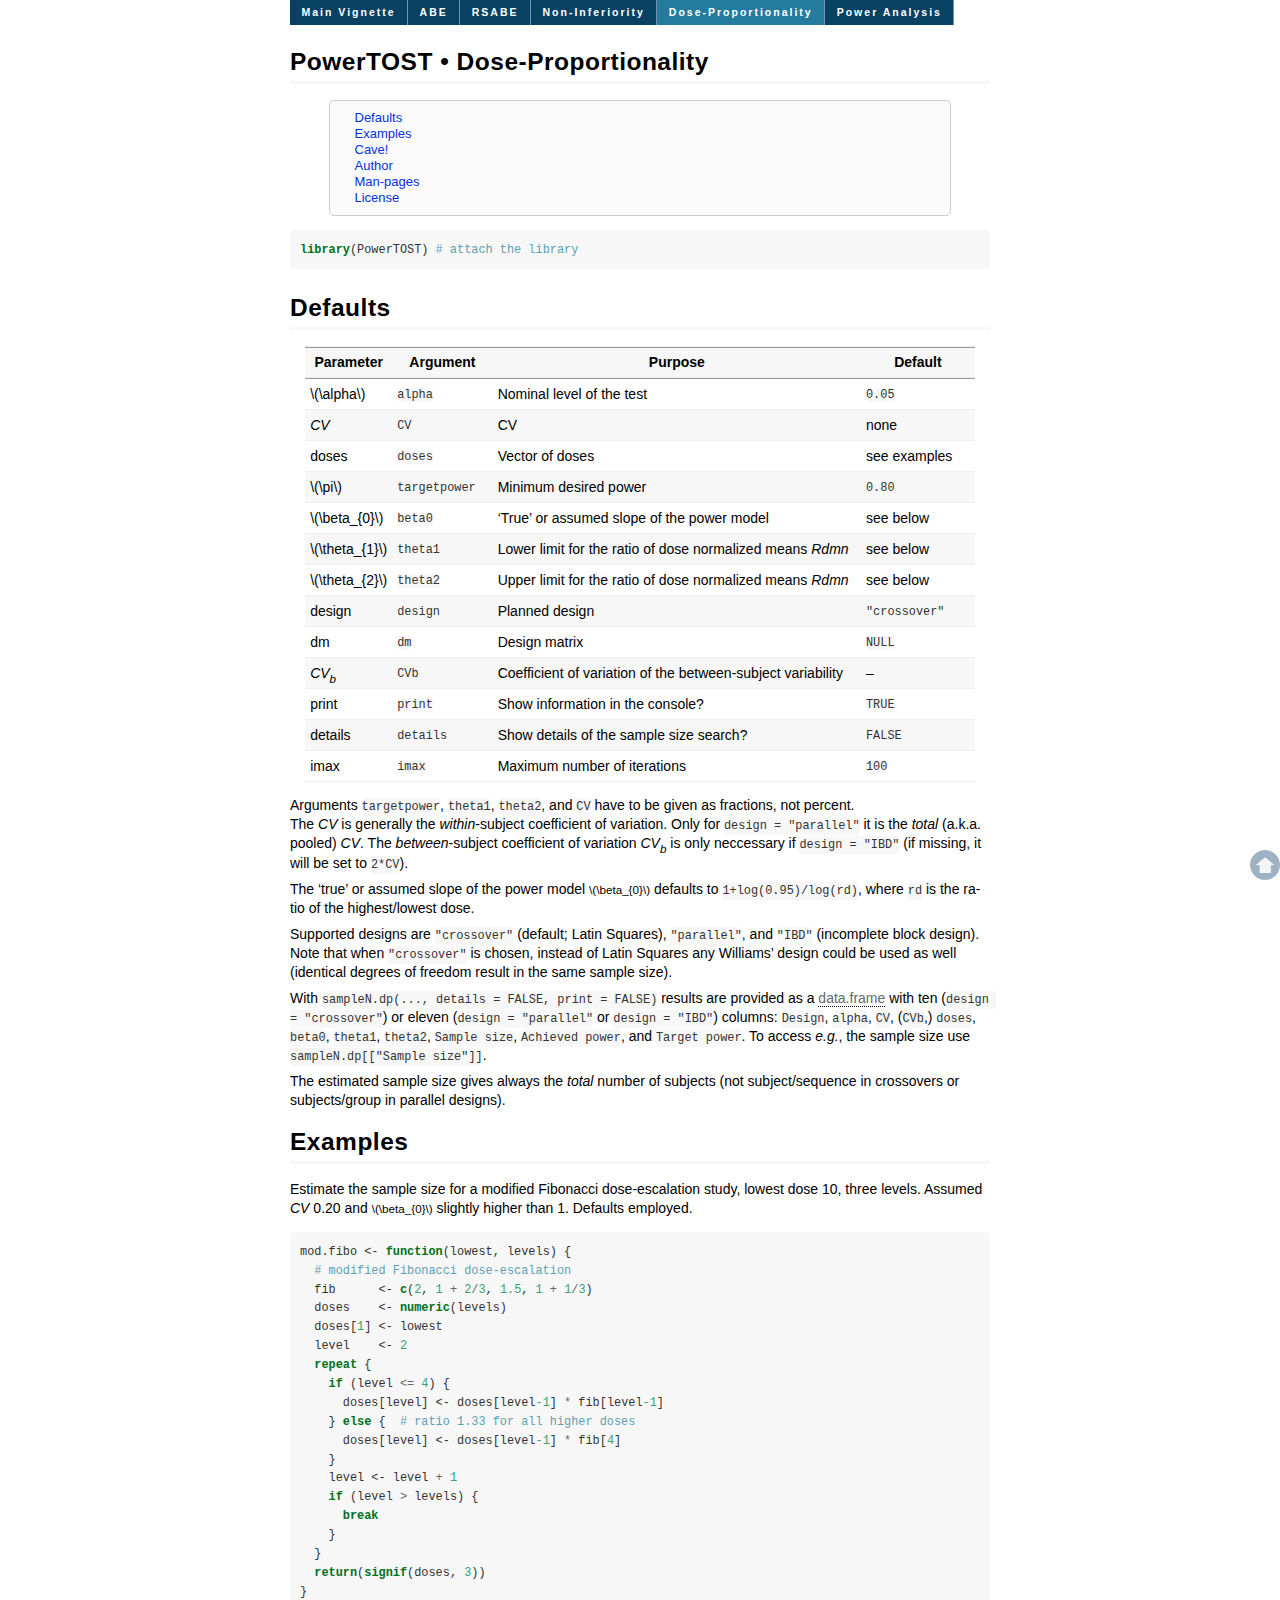
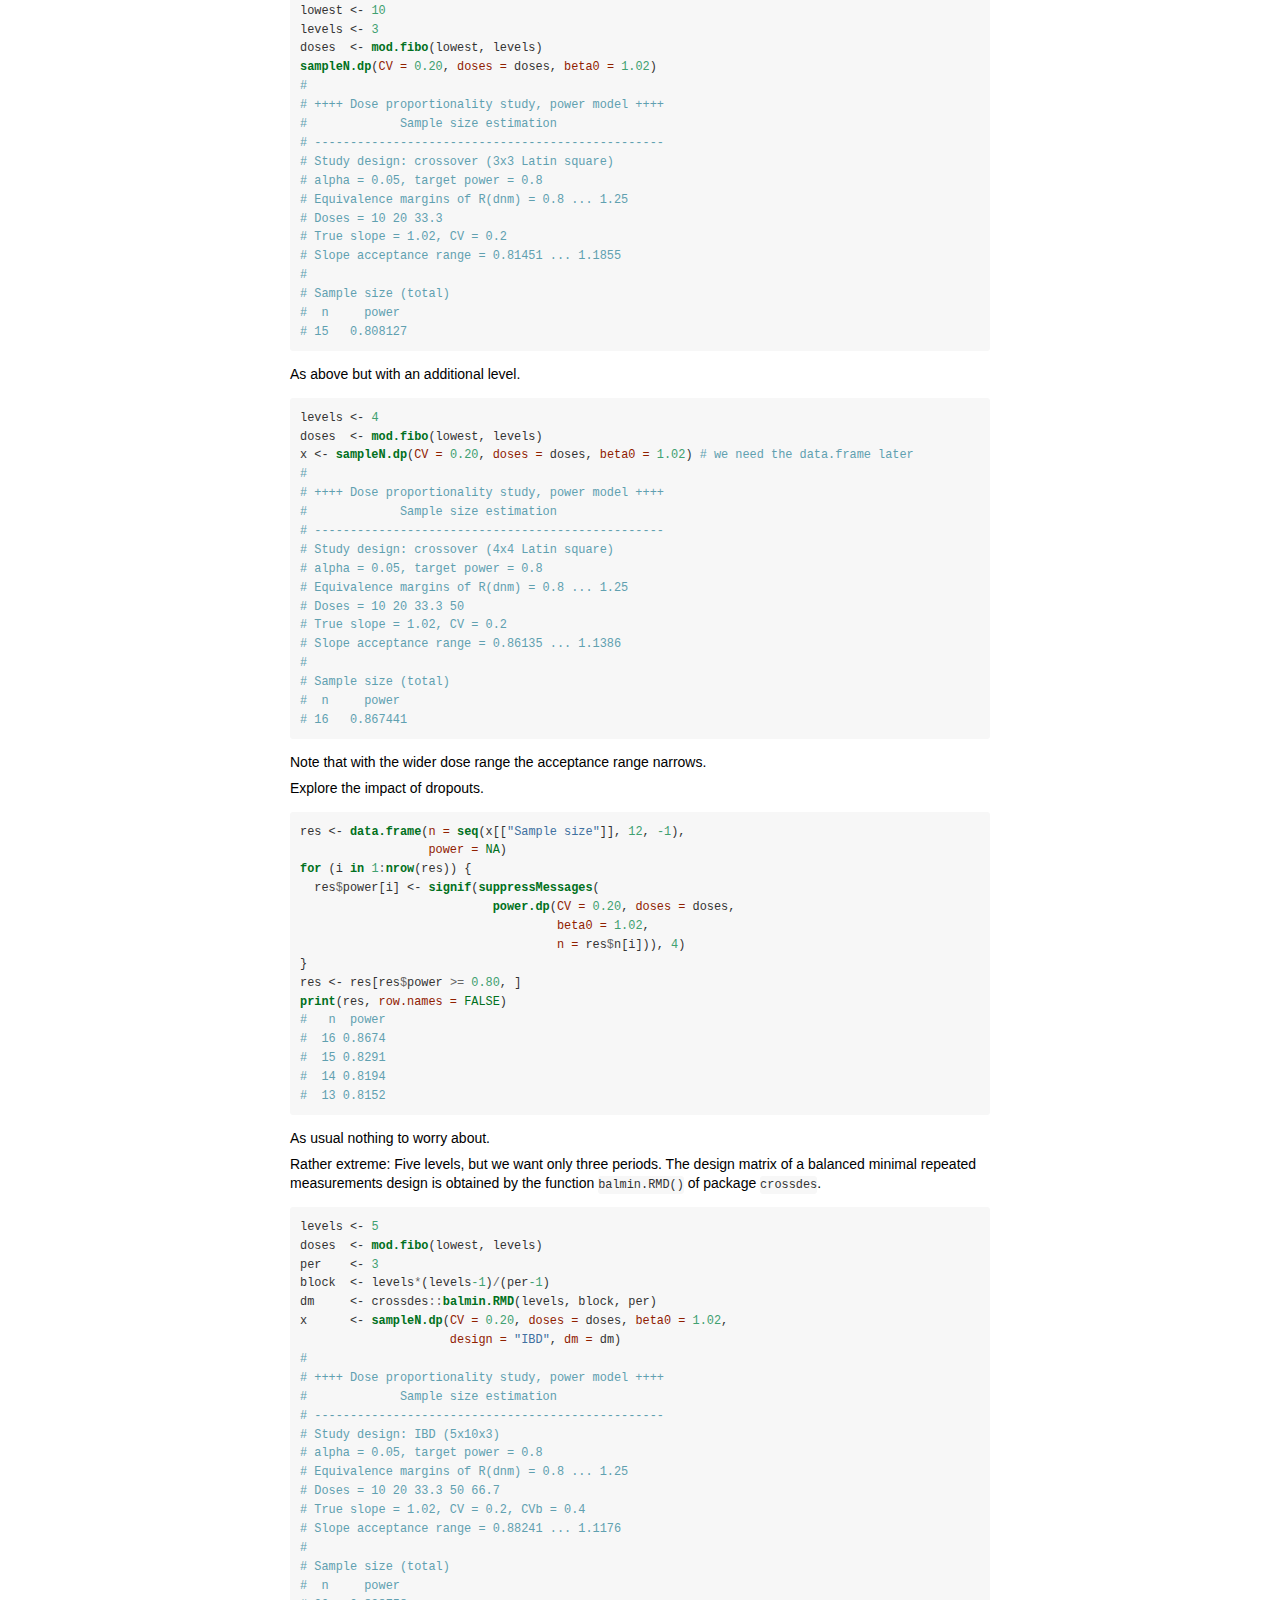
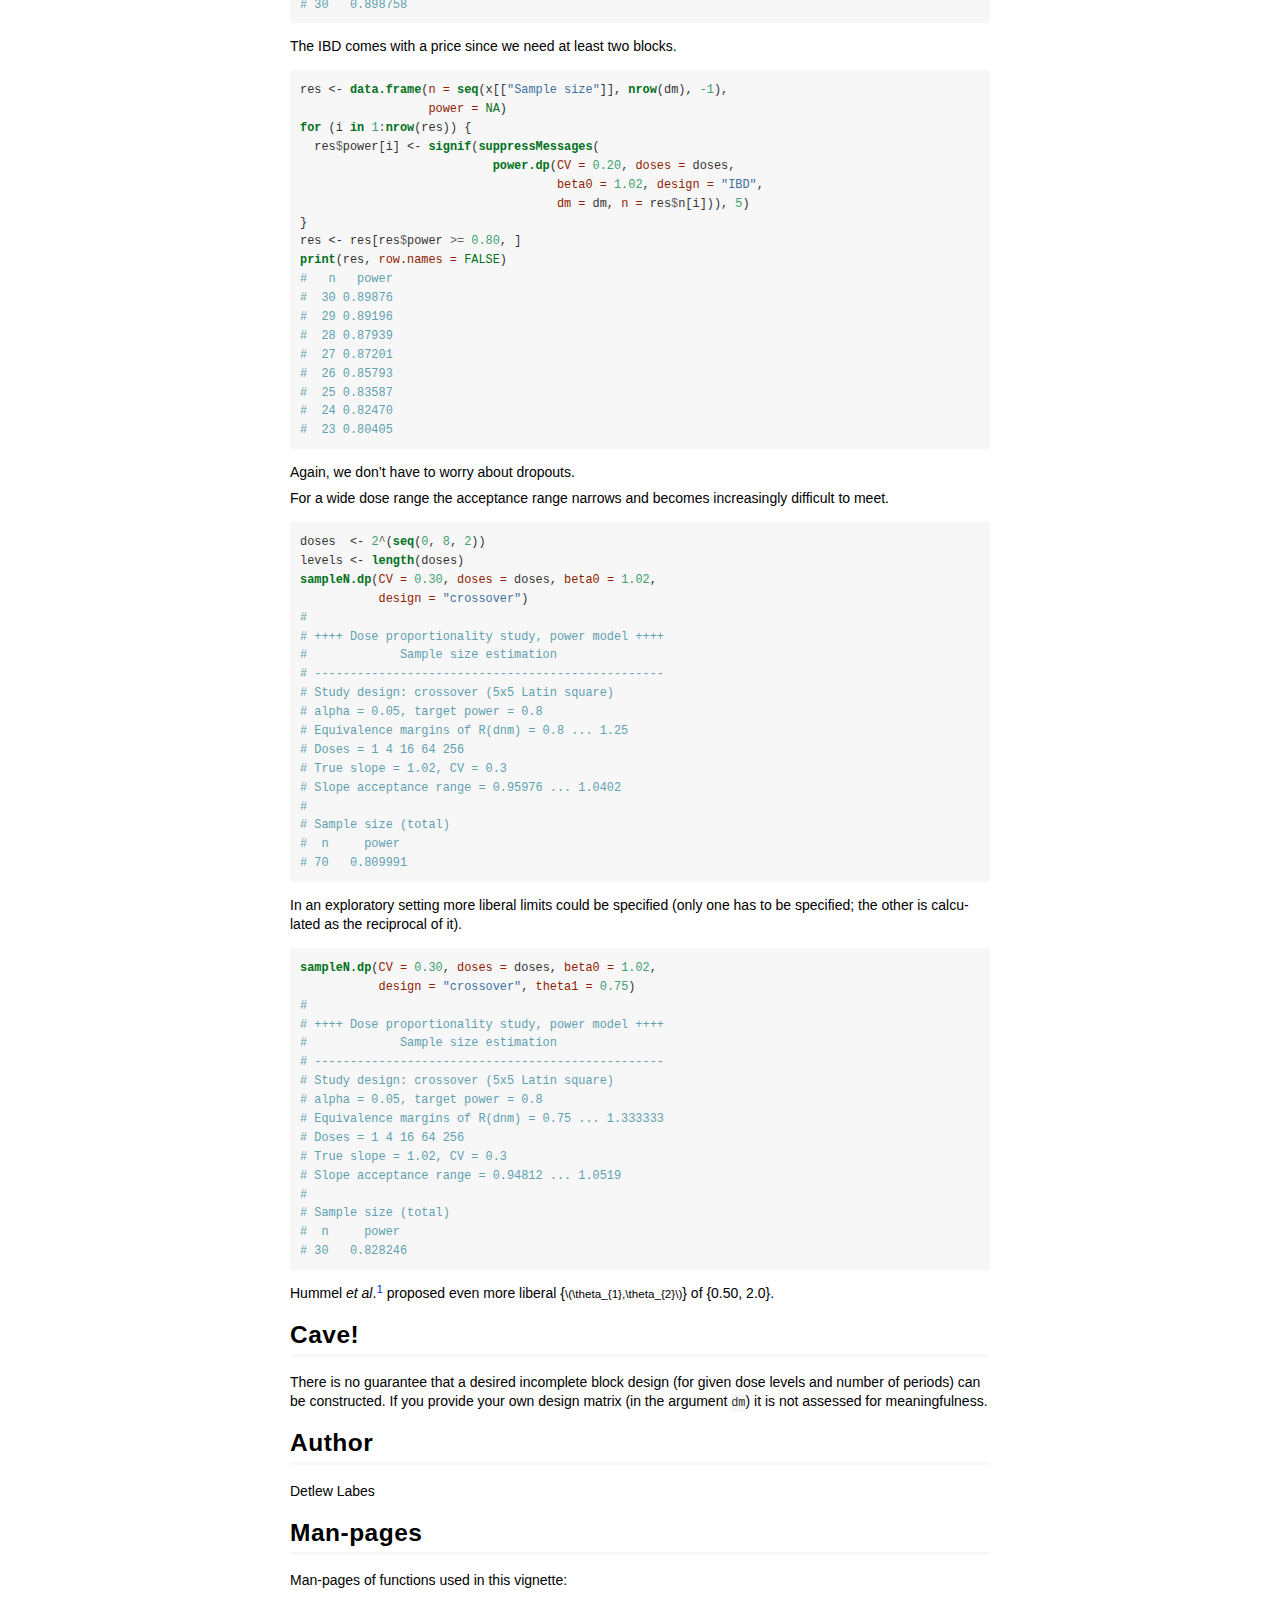
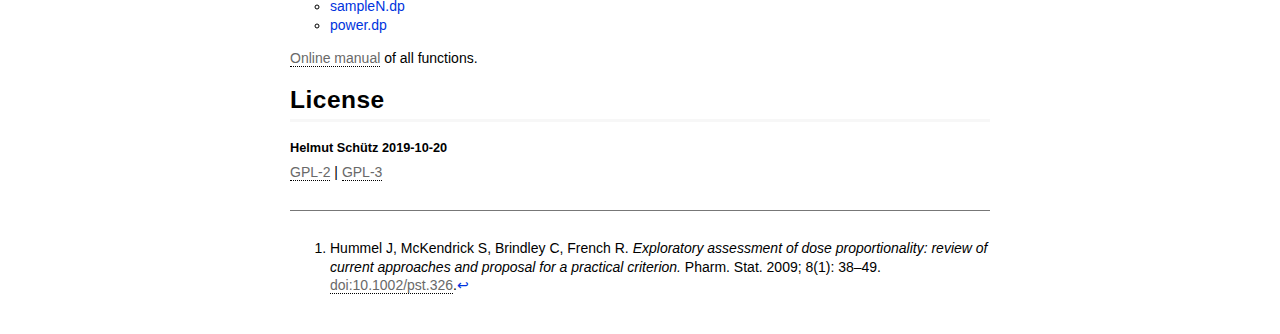
==== inst/doc/DP.html @ dd463646 "Try to resolve merge conflict" ====
<!DOCTYPE html>
<html lang="en">
<head>
<meta charset="utf-8">
<meta http-equiv="X-UA-Compatible" content="IE=edge">
<meta name="generator" content="pandoc">
<meta name="viewport" content="width=device-width, initial-scale=1">
<meta name="author" content="Helmut Schütz">
<meta name="date" content="2019-10-20">
<link rel="icon" href="[data-uri]" type="image/x-icon">
<title>PowerTOST • Dose-Proportionality</title>
<style>code{white-space:pre}</style>
<style data-origin="pandoc">
a.sourceLine{display:inline-block;line-height:1.25}
a.sourceLine{pointer-events:none;color:inherit;text-decoration:inherit}
a.sourceLine:empty{height:1.2em}
.sourceCode{overflow:visible}
code.sourceCode{white-space:pre;position:relative}
div.sourceCode{margin:1em 0}
pre.sourceCode{margin:0}
@media screen{
div.sourceCode {overflow:auto}
}
@media print {
code.sourceCode{white-space:pre-wrap}
a.sourceLine{text-indent: -1em; padding-left: 1em}
}
pre.numberSource a.sourceLine
  {position: relative; left: -4em}
pre.numberSource a.sourceLine::before
  {content:attr(title);
    position:relative;left:-1em;text-align:right;vertical-align:baseline;
    border:none;pointer-events:all;display:inline-block;
    -webkit-touch-callout:none;-webkit-user-select:none;
    -khtml-user-select:none;-moz-user-select:none;
    -ms-user-select:none;user-select:none;
    padding:0 4px;width:4em;
    color:#aaaaaa}
pre.numberSource {margin-left:3em;border-left:1px solid #aaaaaa;padding-left:4px}
div.sourceCode
  { }
@media screen {
a.sourceLine::before{text-decoration:underline}
}
code span.al {color:#ff0000; font-weight:bold} /* Alert */
code span.an {color:#60a0b0; font-weight:bold; font-style:italic} /* Annotation */
code span.at {color:#7d9029} /* Attribute */
code span.bn {color:#40a070} /* BaseN */
code span.bu {} /* BuiltIn */
code span.cf {color:#007020; font-weight:bold} /* ControlFlow */
code span.ch {color:#4070a0} /* Char */
code span.cn {color:#880000} /* Constant */
code span.co {color:#60a0b0; font-style:italic} /* Comment */
code span.cv {color:#60a0b0; font-weight:bold; font-style:italic} /* CommentVar */
code span.do {color:#ba2121; font-style:italic} /* Documentation */
code span.dt {color:#902000} /* DataType */
code span.dv {color:#40a070} /* DecVal */
code span.er {color:#ff0000; font-weight:bold} /* Error */
code span.ex {} /* Extension */
code span.fl {color:#40a070} /* Float */
code span.fu {color:#06287e} /* Function */
code span.im {} /* Import */
code span.in {color:#60a0b0; font-weight:bold; font-style:italic} /* Information */
code span.kw {color:#007020; font-weight:bold} /* Keyword */
code span.op {color:#666666} /* Operator */
code span.ot {color:#007020} /* Other */
code span.pp {color:#bc7a00} /* Preprocessor */
code span.sc {color:#4070a0} /* SpecialChar */
code span.ss {color:#bb6688} /* SpecialString */
code span.st {color:#4070a0} /* String */
code span.va {color:#19177c} /* Variable */
code span.vs {color:#4070a0} /* VerbatimString */
code span.wa {color:#60a0b0; font-weight:bold; font-style: italic} /* Warning */
</style>
<script>
// apply pandoc div.sourceCode style to pre.sourceCode instead
(function() {
  var sheets = document.styleSheets;
  for (var i = 0; i < sheets.length; i++) {
    if (sheets[i].ownerNode.dataset["origin"] !== "pandoc") continue;
    try { var rules = sheets[i].cssRules; } catch (e) { continue; }
    for (var j = 0; j < rules.length; j++) {
      var rule = rules[j];
      // check if there is a div.sourceCode rule
      if (rule.type !== rule.STYLE_RULE || rule.selectorText !== "div.sourceCode") continue;
      var style = rule.style.cssText;
      // check if color or background-color is set
      if (rule.style.color === '' && rule.style.backgroundColor === '') continue;
      // replace div.sourceCode by a pre.sourceCode rule
      sheets[i].deleteRule(j);
      sheets[i].insertRule('pre.sourceCode{' + style + '}', j);
    }
  }
})();
</script>
<style>body{background-color:#fff;margin:1em auto;max-width:700px;overflow:visible;padding-left:2em;padding-right:2em;font-size:14px;line-height:1.35;hyphens:auto;font-family:"Open Sans","Helvetica Neue",Helvetica,Arial,sans-serif}#header{text-align:center}#TOC{clear:both;margin:0 3em;padding:4px;width:auto;border:1px solid #ccc;border-radius:5px;background-color:#fbfbfb;font-size:13px;line-height:1.2em}#TOC .toctitle{font-weight:bold;font-size:15px;margin-left:5px}#TOC ul{padding-left:40px;margin:5px auto 5px -1.5em}#TOC ul ul{margin-left:-2em}#TOC li{list-style-type:none;line-height:16px}table{margin:1em auto;border-width:1px;border-color:#ddd;border-style:outset;border-collapse:collapse}table th{border-width:2px;padding:5px;border-style:inset}table td{border-width:1px;border-style:inset;line-height:18px;padding:5px 5px}table, table th, table td{border-left-style:none;border-right-style:none}table thead, table .even{background-color:#f7f7f7}p{margin:0.5em 0}sup, sub{position:relative;vertical-align:baseline;top:-0.4em}sub{top:0.4em}blockquote{background-color:#fffff6;padding:0.25em 0.75em}hr{border-style:solid;border:none;border-top:1px solid #777;margin:28px 0}dl{margin-left:0}dl dd{margin-bottom:13px;margin-left:13px}dl dt{font-weight:700}ul{margin-top:0}ul li{list-style:circle outside}ul ul{margin-bottom:0}pre, code{background-color:#f7f7f7;border-radius:3px;color:#333;white-space:pre-wrap}pre{border-radius:3px;margin:5px 0 10px 0;padding:10px}pre:not([class]){background-color:#f7f7f7}code{font-size:85%;font-family:Consolas,Monaco,'Lucida Console','Courier New','Courier',monospace}p > code,li > code{padding:2px 0}figure,.caption{text-align:center}img{display:block;margin:0 auto 0 auto;background-color:#FFF;padding:2px;border-radius:5px;border:1px solid #CCC}h1{margin-top:0;padding-top:10px;padding-bottom:4px;;line-height:30px;letter-spacing:.5px;border-bottom:3px solid #f7f7f7;font-size:175%;hyphens:none}.title{margin-top:1.5em}h2{border-bottom:2px solid #f7f7f7;padding-top:10px;padding-bottom:2px;font-size:145%}h3{border-bottom:1px solid #f7f7f7;padding-top:10px;font-size:120%}h4{margin-left:8px;font-size:110%}.author{font-size:91%;margin-left:0;margin-bottom:0;font-style:normal}h5, h6{border-bottom:1px solid #ccc;font-size:105%}a{color:#0033dd;text-decoration:none}a:hover{color:#6666ff}a:visited{color:#800080}a:visited:hover{color:#BB00BB}a[href^="http:"]{color:#696969;border-bottom:1px dotted #000}a[href^="https:"]{border-bottom:1px dotted #000;color:#696969}code > .kw{color:#555;font-weight:700} code > .dt{color:#902000} code > .dv{color:#40a070} code > .bn{color:#d14} code > .fl{color:#d14} code > .ch{color:#d14} code > .st{color:#d14} code > .co{color:#888888;font-style:italic} code > .ot{color:#007020} code > .al{color:#f00;font-weight:700} code > .fu{color:#900;font-weight:700}  code > .er{color:#a61717;background-color:#e3d2d2} .top{display:inline;position:fixed;bottom:0;right:0;padding:0;font-size:108px}.top img{border:none}a.toplink:link{background-image:url([data-uri]);background-repeat:no-repeat;text-decoration:none;background-color:transparent;opacity:.6;filter:alpha(opacity=60);background-position:bottom 7px right;background-size:contain}a.toplink:hover,a.toplink:active{text-decoration:none;background-color:transparent;opacity:.4;filter:alpha(opacity=40);background-position:bottom 7px right;background-size:contain}code span.co{font-style:normal}#nav{position:absolute;top:0;float:left;background-color:#084262;border:none}#nav ul{width:100%;list-style-type:none;text-align:center;color:#fff;font-size:.75em;letter-spacing:2px;font-weight:700;margin:0;padding:0}#nav ul li{display:inline}#nav ul li a,#nav ul li span{color:#fff;background-color:#084262;text-decoration:none;float:left;border-right:1px solid #7394B4;cursor:pointer;padding:.5em 11.5px}#nav ul li a:hover,#nav ul li span{color:#fff;background-color:#257B9D}@media print{#nav,#TOC,#TOC .toctitle,#TOC ul,#TOC ul ul,#TOC li{display:none}}</style>
</head>
<body>
<h1 id = "top" class="title toc-ignore">PowerTOST • Dose-Proportionality</h1>
<div id="TOC">
<ul>
<li><a href="#defaults">Defaults</a></li>
<li><a href="#examples">Examples</a></li>
<li><a href="#cave">Cave!</a></li>
<li><a href="#author">Author</a></li>
<li><a href="#man-pages">Man-pages</a></li>
<li><a href="#license">License</a></li>
</ul>
</div>
<div class="top"><a class="toplink" href="#nav" title="⇑ top">&nbsp;</a></div>
<div id="nav">
<ul>
<li><a href="vignette.html">Main Vignette</a></li>
<li><a href="ABE.html" title="Average Bioequivalence">ABE</a></li>
<li><a href="RSABE.html" title="Reference-scaled Average Bioequivalence">RSABE</a></li>
<li><a href="NI.html">Non-Inferiority</a></li>
<li><span title="» You are here «">Dose-Proportionality</span></li>
<li><a href="PA.html">Power Analysis</a></li>
</ul>
</div>
<div class="sourceCode" id="cb1"><pre class="sourceCode r"><code class="sourceCode r"><a class="sourceLine" id="cb1-1" title="1"><span class="kw">library</span>(PowerTOST) <span class="co"># attach the library</span></a></code></pre></div>
<div id="defaults" class="section level1">
<h1>Defaults</h1>
<table>
<colgroup>
<col style="width:13%">
<col style="width:15%">
<col style="width:55%">
<col style="width:17%">
</colgroup>
<thead>
<tr class="header">
<th>Parameter</th>
<th>Argument</th>
<th>Purpose</th>
<th>Default</th>
</tr>
</thead>
<tbody>
<tr class="odd">
<td><span class="math inline">\(\alpha\)</span></td>
<td><code>alpha</code></td>
<td>Nominal level of the test</td>
<td><code>0.05</code></td>
</tr>
<tr class="even">
<td><em>CV</em></td>
<td><code>CV</code></td>
<td>CV</td>
<td>none</td>
</tr>
<tr class="odd">
<td>doses</td>
<td><code>doses</code></td>
<td>Vector of doses</td>
<td>see examples</td>
</tr>
<tr class="even">
<td><span class="math inline">\(\pi\)</span></td>
<td><code>targetpower</code></td>
<td><span title="typically 0.80 – 0.90">Minimum desired power</span></td>
<td><code>0.80</code></td>
</tr>
<tr class="odd">
<td><span class="math inline">\(\beta_{0}\)</span></td>
<td><code>beta0</code></td>
<td>‘True’ or assumed slope of the power model</td>
<td>see below</td>
</tr>
<tr class="even">
<td><span class="math inline">\(\theta_{1}\)</span></td>
<td><code>theta1</code></td>
<td>Lower limit for the ratio of dose normalized means <em>Rdmn</em></td>
<td>see below</td>
</tr>
<tr class="odd">
<td><span class="math inline">\(\theta_{2}\)</span></td>
<td><code>theta2</code></td>
<td>Upper limit for the ratio of dose normalized means <em>Rdmn</em></td>
<td>see below</td>
</tr>
<tr class="even">
<td>design</td>
<td><code>design</code></td>
<td>Planned design</td>
<td><code>&quot;crossover&quot;</code></td>
</tr>
<tr class="odd">
<td>dm</td>
<td><code>dm</code></td>
<td>Design matrix</td>
<td><code>NULL</code></td>
</tr>
<tr class="even">
<td><em>CV<sub>b</sub></em></td>
<td><code>CVb</code></td>
<td>Coefficient of variation of the between-subject variability</td>
<td>–</td>
</tr>
<tr class="odd">
<td>print</td>
<td><code>print</code></td>
<td>Show information in the console?</td>
<td><code>TRUE</code></td>
</tr>
<tr class="even">
<td>details</td>
<td><code>details</code></td>
<td>Show details of the sample size search?</td>
<td><code>FALSE</code></td>
</tr>
<tr class="odd">
<td>imax</td>
<td><code>imax</code></td>
<td>Maximum number of iterations</td>
<td><code>100</code></td>
</tr>
</tbody>
</table>
<p>Arguments <code>targetpower</code>, <code>theta1</code>, <code>theta2</code>, and <code>CV</code> have to be given as fractions, not percent.<br />
The <em>CV</em> is generally the <em>within</em>-subject coefficient of variation. Only for <code>design = &quot;parallel&quot;</code> it is the <em>total</em> (<span title="also known as">a.k.a.</span> pooled) <em>CV</em>. The <em>between</em>-subject coefficient of variation <em>CV<sub>b</sub></em> is only neccessary if <code>design = &quot;IBD&quot;</code> (if missing, it will be set to <code>2*CV</code>).</p>
<p>The ‘true’ or assumed slope of the power model <small><span class="math inline">\(\beta_{0}\)</span></small> defaults to <code>1+log(0.95)/log(rd)</code>, where <code>rd</code> is the ratio of the highest/lowest dose.</p>
<p>Supported designs are <code>&quot;crossover&quot;</code> (default; Latin Squares), <code>&quot;parallel&quot;</code>, and <code>&quot;IBD&quot;</code> (incomplete block design). Note that when <code>&quot;crossover&quot;</code> is chosen, instead of Latin Squares any Williams’ design could be used as well (identical degrees of freedom result in the same sample size).</p>
<p>With <code>sampleN.dp(..., details = FALSE, print = FALSE)</code> results are provided as a <a href="https://stat.ethz.ch/R-manual/R-devel/library/base/html/data.frame.html">data.frame</a> with ten (<code>design = &quot;crossover&quot;</code>) or eleven (<code>design = &quot;parallel&quot;</code> or <code>design = &quot;IBD&quot;</code>) columns: <code>Design</code>, <code>alpha</code>, <code>CV</code>, (<code>CVb</code>,) <code>doses</code>, <code>beta0</code>, <code>theta1</code>, <code>theta2</code>, <code>Sample size</code>, <code>Achieved power</code>, and <code>Target power</code>. To access <em>e.g.</em>, the sample size use <code>sampleN.dp[[&quot;Sample size&quot;]]</code>.</p>
<p>The estimated sample size gives always the <em>total</em> number of subjects (not subject/sequence in crossovers or subjects/group in parallel designs).</p>
</div>
<div id="examples" class="section level1">
<h1>Examples</h1>
<p>Estimate the sample size for a modified Fibonacci dose-escalation study, lowest dose 10, three levels. Assumed <em>CV</em> 0.20 and <small><span class="math inline">\(\beta_{0}\)</span></small> slightly higher than 1. Defaults employed.</p>
<div class="sourceCode" id="cb2"><pre class="sourceCode r"><code class="sourceCode r"><a class="sourceLine" id="cb2-1" title="1">mod.fibo &lt;-<span class="st"> </span><span class="cf">function</span>(lowest, levels) {</a>
<a class="sourceLine" id="cb2-2" title="2">  <span class="co"># modified Fibonacci dose-escalation</span></a>
<a class="sourceLine" id="cb2-3" title="3">  fib      &lt;-<span class="st"> </span><span class="kw">c</span>(<span class="dv">2</span>, <span class="dv">1</span> <span class="op">+</span><span class="st"> </span><span class="dv">2</span><span class="op">/</span><span class="dv">3</span>, <span class="fl">1.5</span>, <span class="dv">1</span> <span class="op">+</span><span class="st"> </span><span class="dv">1</span><span class="op">/</span><span class="dv">3</span>)</a>
<a class="sourceLine" id="cb2-4" title="4">  doses    &lt;-<span class="st"> </span><span class="kw">numeric</span>(levels)</a>
<a class="sourceLine" id="cb2-5" title="5">  doses[<span class="dv">1</span>] &lt;-<span class="st"> </span>lowest</a>
<a class="sourceLine" id="cb2-6" title="6">  level    &lt;-<span class="st"> </span><span class="dv">2</span></a>
<a class="sourceLine" id="cb2-7" title="7">  <span class="cf">repeat</span> {</a>
<a class="sourceLine" id="cb2-8" title="8">    <span class="cf">if</span> (level <span class="op">&lt;=</span><span class="st"> </span><span class="dv">4</span>) {</a>
<a class="sourceLine" id="cb2-9" title="9">      doses[level] &lt;-<span class="st"> </span>doses[level<span class="dv">-1</span>] <span class="op">*</span><span class="st"> </span>fib[level<span class="dv">-1</span>]</a>
<a class="sourceLine" id="cb2-10" title="10">    } <span class="cf">else</span> {  <span class="co"># ratio 1.33 for all higher doses</span></a>
<a class="sourceLine" id="cb2-11" title="11">      doses[level] &lt;-<span class="st"> </span>doses[level<span class="dv">-1</span>] <span class="op">*</span><span class="st"> </span>fib[<span class="dv">4</span>]</a>
<a class="sourceLine" id="cb2-12" title="12">    }</a>
<a class="sourceLine" id="cb2-13" title="13">    level &lt;-<span class="st"> </span>level <span class="op">+</span><span class="st"> </span><span class="dv">1</span></a>
<a class="sourceLine" id="cb2-14" title="14">    <span class="cf">if</span> (level <span class="op">&gt;</span><span class="st"> </span>levels) {</a>
<a class="sourceLine" id="cb2-15" title="15">      <span class="cf">break</span></a>
<a class="sourceLine" id="cb2-16" title="16">    }</a>
<a class="sourceLine" id="cb2-17" title="17">  }</a>
<a class="sourceLine" id="cb2-18" title="18">  <span class="kw">return</span>(<span class="kw">signif</span>(doses, <span class="dv">3</span>))</a>
<a class="sourceLine" id="cb2-19" title="19">}</a>
<a class="sourceLine" id="cb2-20" title="20">lowest &lt;-<span class="st"> </span><span class="dv">10</span></a>
<a class="sourceLine" id="cb2-21" title="21">levels &lt;-<span class="st"> </span><span class="dv">3</span></a>
<a class="sourceLine" id="cb2-22" title="22">doses  &lt;-<span class="st"> </span><span class="kw">mod.fibo</span>(lowest, levels)</a>
<a class="sourceLine" id="cb2-23" title="23"><span class="kw">sampleN.dp</span>(<span class="dt">CV =</span> <span class="fl">0.20</span>, <span class="dt">doses =</span> doses, <span class="dt">beta0 =</span> <span class="fl">1.02</span>)</a>
<a class="sourceLine" id="cb2-24" title="24"><span class="co"># </span></a>
<a class="sourceLine" id="cb2-25" title="25"><span class="co"># ++++ Dose proportionality study, power model ++++</span></a>
<a class="sourceLine" id="cb2-26" title="26"><span class="co">#             Sample size estimation</span></a>
<a class="sourceLine" id="cb2-27" title="27"><span class="co"># -------------------------------------------------</span></a>
<a class="sourceLine" id="cb2-28" title="28"><span class="co"># Study design: crossover (3x3 Latin square) </span></a>
<a class="sourceLine" id="cb2-29" title="29"><span class="co"># alpha = 0.05, target power = 0.8</span></a>
<a class="sourceLine" id="cb2-30" title="30"><span class="co"># Equivalence margins of R(dnm) = 0.8 ... 1.25 </span></a>
<a class="sourceLine" id="cb2-31" title="31"><span class="co"># Doses = 10 20 33.3 </span></a>
<a class="sourceLine" id="cb2-32" title="32"><span class="co"># True slope = 1.02, CV = 0.2</span></a>
<a class="sourceLine" id="cb2-33" title="33"><span class="co"># Slope acceptance range = 0.81451 ... 1.1855 </span></a>
<a class="sourceLine" id="cb2-34" title="34"><span class="co"># </span></a>
<a class="sourceLine" id="cb2-35" title="35"><span class="co"># Sample size (total)</span></a>
<a class="sourceLine" id="cb2-36" title="36"><span class="co">#  n     power</span></a>
<a class="sourceLine" id="cb2-37" title="37"><span class="co"># 15   0.808127</span></a></code></pre></div>

<p>As above but with an additional level.</p>
<div class="sourceCode" id="cb3"><pre class="sourceCode r"><code class="sourceCode r"><a class="sourceLine" id="cb3-1" title="1">levels &lt;-<span class="st"> </span><span class="dv">4</span></a>
<a class="sourceLine" id="cb3-2" title="2">doses  &lt;-<span class="st"> </span><span class="kw">mod.fibo</span>(lowest, levels)</a>
<a class="sourceLine" id="cb3-3" title="3">x &lt;-<span class="st"> </span><span class="kw">sampleN.dp</span>(<span class="dt">CV =</span> <span class="fl">0.20</span>, <span class="dt">doses =</span> doses, <span class="dt">beta0 =</span> <span class="fl">1.02</span>) <span class="co"># we need the data.frame later</span></a>
<a class="sourceLine" id="cb3-4" title="4"><span class="co"># </span></a>
<a class="sourceLine" id="cb3-5" title="5"><span class="co"># ++++ Dose proportionality study, power model ++++</span></a>
<a class="sourceLine" id="cb3-6" title="6"><span class="co">#             Sample size estimation</span></a>
<a class="sourceLine" id="cb3-7" title="7"><span class="co"># -------------------------------------------------</span></a>
<a class="sourceLine" id="cb3-8" title="8"><span class="co"># Study design: crossover (4x4 Latin square) </span></a>
<a class="sourceLine" id="cb3-9" title="9"><span class="co"># alpha = 0.05, target power = 0.8</span></a>
<a class="sourceLine" id="cb3-10" title="10"><span class="co"># Equivalence margins of R(dnm) = 0.8 ... 1.25 </span></a>
<a class="sourceLine" id="cb3-11" title="11"><span class="co"># Doses = 10 20 33.3 50 </span></a>
<a class="sourceLine" id="cb3-12" title="12"><span class="co"># True slope = 1.02, CV = 0.2</span></a>
<a class="sourceLine" id="cb3-13" title="13"><span class="co"># Slope acceptance range = 0.86135 ... 1.1386 </span></a>
<a class="sourceLine" id="cb3-14" title="14"><span class="co"># </span></a>
<a class="sourceLine" id="cb3-15" title="15"><span class="co"># Sample size (total)</span></a>
<a class="sourceLine" id="cb3-16" title="16"><span class="co">#  n     power</span></a>
<a class="sourceLine" id="cb3-17" title="17"><span class="co"># 16   0.867441</span></a></code></pre></div>
<p>Note that with the wider dose range the acceptance range narrows.</p>
<p>Explore the impact of dropouts.</p>
<div class="sourceCode" id="cb4"><pre class="sourceCode r"><code class="sourceCode r"><a class="sourceLine" id="cb4-1" title="1">res &lt;-<span class="st"> </span><span class="kw">data.frame</span>(<span class="dt">n =</span> <span class="kw">seq</span>(x[[<span class="st">&quot;Sample size&quot;</span>]], <span class="dv">12</span>, <span class="dv">-1</span>),</a>
<a class="sourceLine" id="cb4-2" title="2">                  <span class="dt">power =</span> <span class="ot">NA</span>)</a>
<a class="sourceLine" id="cb4-3" title="3"><span class="cf">for</span> (i <span class="cf">in</span> <span class="dv">1</span><span class="op">:</span><span class="kw">nrow</span>(res)) {</a>
<a class="sourceLine" id="cb4-4" title="4">  res<span class="op">$</span>power[i] &lt;-<span class="st"> </span><span class="kw">signif</span>(<span class="kw">suppressMessages</span>(</a>
<a class="sourceLine" id="cb4-5" title="5">                           <span class="kw">power.dp</span>(<span class="dt">CV =</span> <span class="fl">0.20</span>, <span class="dt">doses =</span> doses,</a>
<a class="sourceLine" id="cb4-6" title="6">                                    <span class="dt">beta0 =</span> <span class="fl">1.02</span>,</a>
<a class="sourceLine" id="cb4-7" title="7">                                    <span class="dt">n =</span> res<span class="op">$</span>n[i])), <span class="dv">4</span>)</a>
<a class="sourceLine" id="cb4-8" title="8">}</a>
<a class="sourceLine" id="cb4-9" title="9">res &lt;-<span class="st"> </span>res[res<span class="op">$</span>power <span class="op">&gt;=</span><span class="st"> </span><span class="fl">0.80</span>, ]</a>
<a class="sourceLine" id="cb4-10" title="10"><span class="kw">print</span>(res, <span class="dt">row.names =</span> <span class="ot">FALSE</span>)</a>
<a class="sourceLine" id="cb4-11" title="11"><span class="co">#   n  power</span></a>
<a class="sourceLine" id="cb4-12" title="12"><span class="co">#  16 0.8674</span></a>
<a class="sourceLine" id="cb4-13" title="13"><span class="co">#  15 0.8291</span></a>
<a class="sourceLine" id="cb4-14" title="14"><span class="co">#  14 0.8194</span></a>
<a class="sourceLine" id="cb4-15" title="15"><span class="co">#  13 0.8152</span></a></code></pre></div>
<p>As usual nothing to worry about.</p>
<p>Rather extreme: Five levels, but we want only three periods.  The design matrix of a balanced minimal repeated measurements design is obtained by the function <code>balmin.RMD()</code> of package <code>crossdes</code>.</p>
<div class="sourceCode" id="cb5"><pre class="sourceCode r"><code class="sourceCode r"><a class="sourceLine" id="cb5-1" title="1">levels &lt;-<span class="st"> </span><span class="dv">5</span></a>
<a class="sourceLine" id="cb5-2" title="2">doses  &lt;-<span class="st"> </span><span class="kw">mod.fibo</span>(lowest, levels)</a>
<a class="sourceLine" id="cb5-3" title="3">per    &lt;-<span class="st"> </span><span class="dv">3</span></a>
<a class="sourceLine" id="cb5-4" title="4">block  &lt;-<span class="st"> </span>levels<span class="op">*</span>(levels<span class="dv">-1</span>)<span class="op">/</span>(per<span class="dv">-1</span>)</a>
<a class="sourceLine" id="cb5-5" title="5">dm     &lt;-<span class="st"> </span>crossdes<span class="op">::</span><span class="kw">balmin.RMD</span>(levels, block, per)</a>
<a class="sourceLine" id="cb5-6" title="6">x      &lt;-<span class="st"> </span><span class="kw">sampleN.dp</span>(<span class="dt">CV =</span> <span class="fl">0.20</span>, <span class="dt">doses =</span> doses, <span class="dt">beta0 =</span> <span class="fl">1.02</span>,</a>
<a class="sourceLine" id="cb5-7" title="7">                     <span class="dt">design =</span> <span class="st">&quot;IBD&quot;</span>, <span class="dt">dm =</span> dm)</a>
<a class="sourceLine" id="cb5-8" title="8"><span class="co"># </span></a>
<a class="sourceLine" id="cb5-9" title="9"><span class="co"># ++++ Dose proportionality study, power model ++++</span></a>
<a class="sourceLine" id="cb5-10" title="10"><span class="co">#             Sample size estimation</span></a>
<a class="sourceLine" id="cb5-11" title="11"><span class="co"># -------------------------------------------------</span></a>
<a class="sourceLine" id="cb5-12" title="12"><span class="co"># Study design: IBD (5x10x3) </span></a>
<a class="sourceLine" id="cb5-13" title="13"><span class="co"># alpha = 0.05, target power = 0.8</span></a>
<a class="sourceLine" id="cb5-14" title="14"><span class="co"># Equivalence margins of R(dnm) = 0.8 ... 1.25 </span></a>
<a class="sourceLine" id="cb5-15" title="15"><span class="co"># Doses = 10 20 33.3 50 66.7 </span></a>
<a class="sourceLine" id="cb5-16" title="16"><span class="co"># True slope = 1.02, CV = 0.2, CVb = 0.4</span></a>
<a class="sourceLine" id="cb5-17" title="17"><span class="co"># Slope acceptance range = 0.88241 ... 1.1176 </span></a>
<a class="sourceLine" id="cb5-18" title="18"><span class="co"># </span></a>
<a class="sourceLine" id="cb5-19" title="19"><span class="co"># Sample size (total)</span></a>
<a class="sourceLine" id="cb5-20" title="20"><span class="co">#  n     power</span></a>
<a class="sourceLine" id="cb5-21" title="21"><span class="co"># 30   0.898758</span></a></code></pre></div>
<p>The IBD comes with a price since we need at least two blocks.</p>
<div class="sourceCode" id="cb6"><pre class="sourceCode r"><code class="sourceCode r"><a class="sourceLine" id="cb6-1" title="1">res &lt;-<span class="st"> </span><span class="kw">data.frame</span>(<span class="dt">n =</span> <span class="kw">seq</span>(x[[<span class="st">&quot;Sample size&quot;</span>]], <span class="kw">nrow</span>(dm), <span class="dv">-1</span>),</a>
<a class="sourceLine" id="cb6-2" title="2">                  <span class="dt">power =</span> <span class="ot">NA</span>)</a>
<a class="sourceLine" id="cb6-3" title="3"><span class="cf">for</span> (i <span class="cf">in</span> <span class="dv">1</span><span class="op">:</span><span class="kw">nrow</span>(res)) {</a>
<a class="sourceLine" id="cb6-4" title="4">  res<span class="op">$</span>power[i] &lt;-<span class="st"> </span><span class="kw">signif</span>(<span class="kw">suppressMessages</span>(</a>
<a class="sourceLine" id="cb6-5" title="5">                           <span class="kw">power.dp</span>(<span class="dt">CV =</span> <span class="fl">0.20</span>, <span class="dt">doses =</span> doses,</a>
<a class="sourceLine" id="cb6-6" title="6">                                    <span class="dt">beta0 =</span> <span class="fl">1.02</span>, <span class="dt">design =</span> <span class="st">&quot;IBD&quot;</span>,</a>
<a class="sourceLine" id="cb6-7" title="7">                                    <span class="dt">dm =</span> dm, <span class="dt">n =</span> res<span class="op">$</span>n[i])), <span class="dv">5</span>)</a>
<a class="sourceLine" id="cb6-8" title="8">}</a>
<a class="sourceLine" id="cb6-9" title="9">res &lt;-<span class="st"> </span>res[res<span class="op">$</span>power <span class="op">&gt;=</span><span class="st"> </span><span class="fl">0.80</span>, ]</a>
<a class="sourceLine" id="cb6-10" title="10"><span class="kw">print</span>(res, <span class="dt">row.names =</span> <span class="ot">FALSE</span>)</a>
<a class="sourceLine" id="cb6-11" title="11"><span class="co">#   n   power</span></a>
<a class="sourceLine" id="cb6-12" title="12"><span class="co">#  30 0.89876</span></a>
<a class="sourceLine" id="cb6-13" title="13"><span class="co">#  29 0.89196</span></a>
<a class="sourceLine" id="cb6-14" title="14"><span class="co">#  28 0.87939</span></a>
<a class="sourceLine" id="cb6-15" title="15"><span class="co">#  27 0.87201</span></a>
<a class="sourceLine" id="cb6-16" title="16"><span class="co">#  26 0.85793</span></a>
<a class="sourceLine" id="cb6-17" title="17"><span class="co">#  25 0.83587</span></a>
<a class="sourceLine" id="cb6-18" title="18"><span class="co">#  24 0.82470</span></a>
<a class="sourceLine" id="cb6-19" title="19"><span class="co">#  23 0.80405</span></a></code></pre></div>
<p>Again, we don’t have to worry about dropouts.</p>
<p>For a wide dose range the acceptance range narrows and becomes increasingly difficult to meet.</p>
<div class="sourceCode" id="cb7"><pre class="sourceCode r"><code class="sourceCode r"><a class="sourceLine" id="cb7-1" title="1">doses  &lt;-<span class="st"> </span><span class="dv">2</span><span class="op">^</span>(<span class="kw">seq</span>(<span class="dv">0</span>, <span class="dv">8</span>, <span class="dv">2</span>))</a>
<a class="sourceLine" id="cb7-2" title="2">levels &lt;-<span class="st"> </span><span class="kw">length</span>(doses)</a>
<a class="sourceLine" id="cb7-3" title="3"><span class="kw">sampleN.dp</span>(<span class="dt">CV =</span> <span class="fl">0.30</span>, <span class="dt">doses =</span> doses, <span class="dt">beta0 =</span> <span class="fl">1.02</span>,</a>
<a class="sourceLine" id="cb7-4" title="4">           <span class="dt">design =</span> <span class="st">&quot;crossover&quot;</span>)</a>
<a class="sourceLine" id="cb7-5" title="5"><span class="co"># </span></a>
<a class="sourceLine" id="cb7-6" title="6"><span class="co"># ++++ Dose proportionality study, power model ++++</span></a>
<a class="sourceLine" id="cb7-7" title="7"><span class="co">#             Sample size estimation</span></a>
<a class="sourceLine" id="cb7-8" title="8"><span class="co"># -------------------------------------------------</span></a>
<a class="sourceLine" id="cb7-9" title="9"><span class="co"># Study design: crossover (5x5 Latin square) </span></a>
<a class="sourceLine" id="cb7-10" title="10"><span class="co"># alpha = 0.05, target power = 0.8</span></a>
<a class="sourceLine" id="cb7-11" title="11"><span class="co"># Equivalence margins of R(dnm) = 0.8 ... 1.25 </span></a>
<a class="sourceLine" id="cb7-12" title="12"><span class="co"># Doses = 1 4 16 64 256 </span></a>
<a class="sourceLine" id="cb7-13" title="13"><span class="co"># True slope = 1.02, CV = 0.3</span></a>
<a class="sourceLine" id="cb7-14" title="14"><span class="co"># Slope acceptance range = 0.95976 ... 1.0402 </span></a>
<a class="sourceLine" id="cb7-15" title="15"><span class="co"># </span></a>
<a class="sourceLine" id="cb7-16" title="16"><span class="co"># Sample size (total)</span></a>
<a class="sourceLine" id="cb7-17" title="17"><span class="co">#  n     power</span></a>
<a class="sourceLine" id="cb7-18" title="18"><span class="co"># 70   0.809991</span></a></code></pre></div>
<p>In an exploratory setting more liberal limits could be specified (only one has to be specified; the other is calculated as the reciprocal of it).</p>
<div class="sourceCode" id="cb8"><pre class="sourceCode r"><code class="sourceCode r"><a class="sourceLine" id="cb8-1" title="1"><span class="kw">sampleN.dp</span>(<span class="dt">CV =</span> <span class="fl">0.30</span>, <span class="dt">doses =</span> doses, <span class="dt">beta0 =</span> <span class="fl">1.02</span>,</a>
<a class="sourceLine" id="cb8-2" title="2">           <span class="dt">design =</span> <span class="st">&quot;crossover&quot;</span>, <span class="dt">theta1 =</span> <span class="fl">0.75</span>)</a>
<a class="sourceLine" id="cb8-3" title="3"><span class="co"># </span></a>
<a class="sourceLine" id="cb8-4" title="4"><span class="co"># ++++ Dose proportionality study, power model ++++</span></a>
<a class="sourceLine" id="cb8-5" title="5"><span class="co">#             Sample size estimation</span></a>
<a class="sourceLine" id="cb8-6" title="6"><span class="co"># -------------------------------------------------</span></a>
<a class="sourceLine" id="cb8-7" title="7"><span class="co"># Study design: crossover (5x5 Latin square) </span></a>
<a class="sourceLine" id="cb8-8" title="8"><span class="co"># alpha = 0.05, target power = 0.8</span></a>
<a class="sourceLine" id="cb8-9" title="9"><span class="co"># Equivalence margins of R(dnm) = 0.75 ... 1.333333 </span></a>
<a class="sourceLine" id="cb8-10" title="10"><span class="co"># Doses = 1 4 16 64 256 </span></a>
<a class="sourceLine" id="cb8-11" title="11"><span class="co"># True slope = 1.02, CV = 0.3</span></a>
<a class="sourceLine" id="cb8-12" title="12"><span class="co"># Slope acceptance range = 0.94812 ... 1.0519 </span></a>
<a class="sourceLine" id="cb8-13" title="13"><span class="co"># </span></a>
<a class="sourceLine" id="cb8-14" title="14"><span class="co"># Sample size (total)</span></a>
<a class="sourceLine" id="cb8-15" title="15"><span class="co">#  n     power</span></a>
<a class="sourceLine" id="cb8-16" title="16"><span class="co"># 30   0.828246</span></a></code></pre></div>
<p>Hummel <em>et al</em>.<a href="#fn1" class="footnote-ref" id="fnref1"><sup>1</sup></a> proposed even more liberal {<small><span class="math inline">\(\theta_{1},\theta_{2}\)</span></small>} of {0.50, 2.0}.</p>
</div><div id="cave" class="section level1">
<h1>Cave!</h1>
<p>There is no guarantee that a desired incomplete block design (for given dose levels and number of periods) can be constructed. If you provide your own design matrix (in the argument <code>dm</code>) it is not assessed for meaningfulness.</p>
</div>
<div id="author" class="section level1">
<h1>Author</h1>
<p>Detlew Labes</p>
</div>
<div id="man-pages" class="section level1">
<h1>Man-pages</h1>
<p>Man-pages of functions used in this vignette:</p>
<ul>
<li><a href="../html/sampleN.dp.html">sampleN.dp</a></li>
<li><a href="../html/power.dp.html">power.dp</a></li>
</ul>
<p><a href="https://cran.r-project.org/package=PowerTOST/PowerTOST.pdf" title="PDF">Online manual</a> of all functions.</p>
</div>
<div id="license" class="section level1">
<h1>License</h1>
<h4 class="author">Helmut Schütz 2019-10-20</h4>
<p><a href="https://cran.r-project.org/web/licenses/GPL-2" title="GNU General Public License, Version 2">GPL-2</a> | <a href="https://cran.r-project.org/web/licenses/GPL-3" title="GNU General Public License, Version 3">GPL-3</a></p>
</div>
<div class="footnotes">
<hr>
<ol>
<li id="fn1"><p>Hummel J, McKendrick S, Brindley C, French R. <em>Exploratory assessment of dose proportionality: review of current approaches and proposal for a practical criterion.</em> Pharm. Stat. 2009; 8(1): 38–49. <a href="https://doi.org/10.1002/pst.326">doi:10.1002/pst.326</a>.<a href="#fnref1" class="footnote-back">↩</a></p></li>
</ol>
</div>
<!-- code folding -->
<!-- dynamically load mathjax for compatibility with self-contained -->
<script>
  (function () {
    var script = document.createElement("script");
    script.type = "text/javascript";
    script.src  = "https://mathjax.rstudio.com/latest/MathJax.js?config=TeX-AMS-MML_HTMLorMML";
    document.getElementsByTagName("head")[0].appendChild(script);
  })();
</script>
</body>
</html>
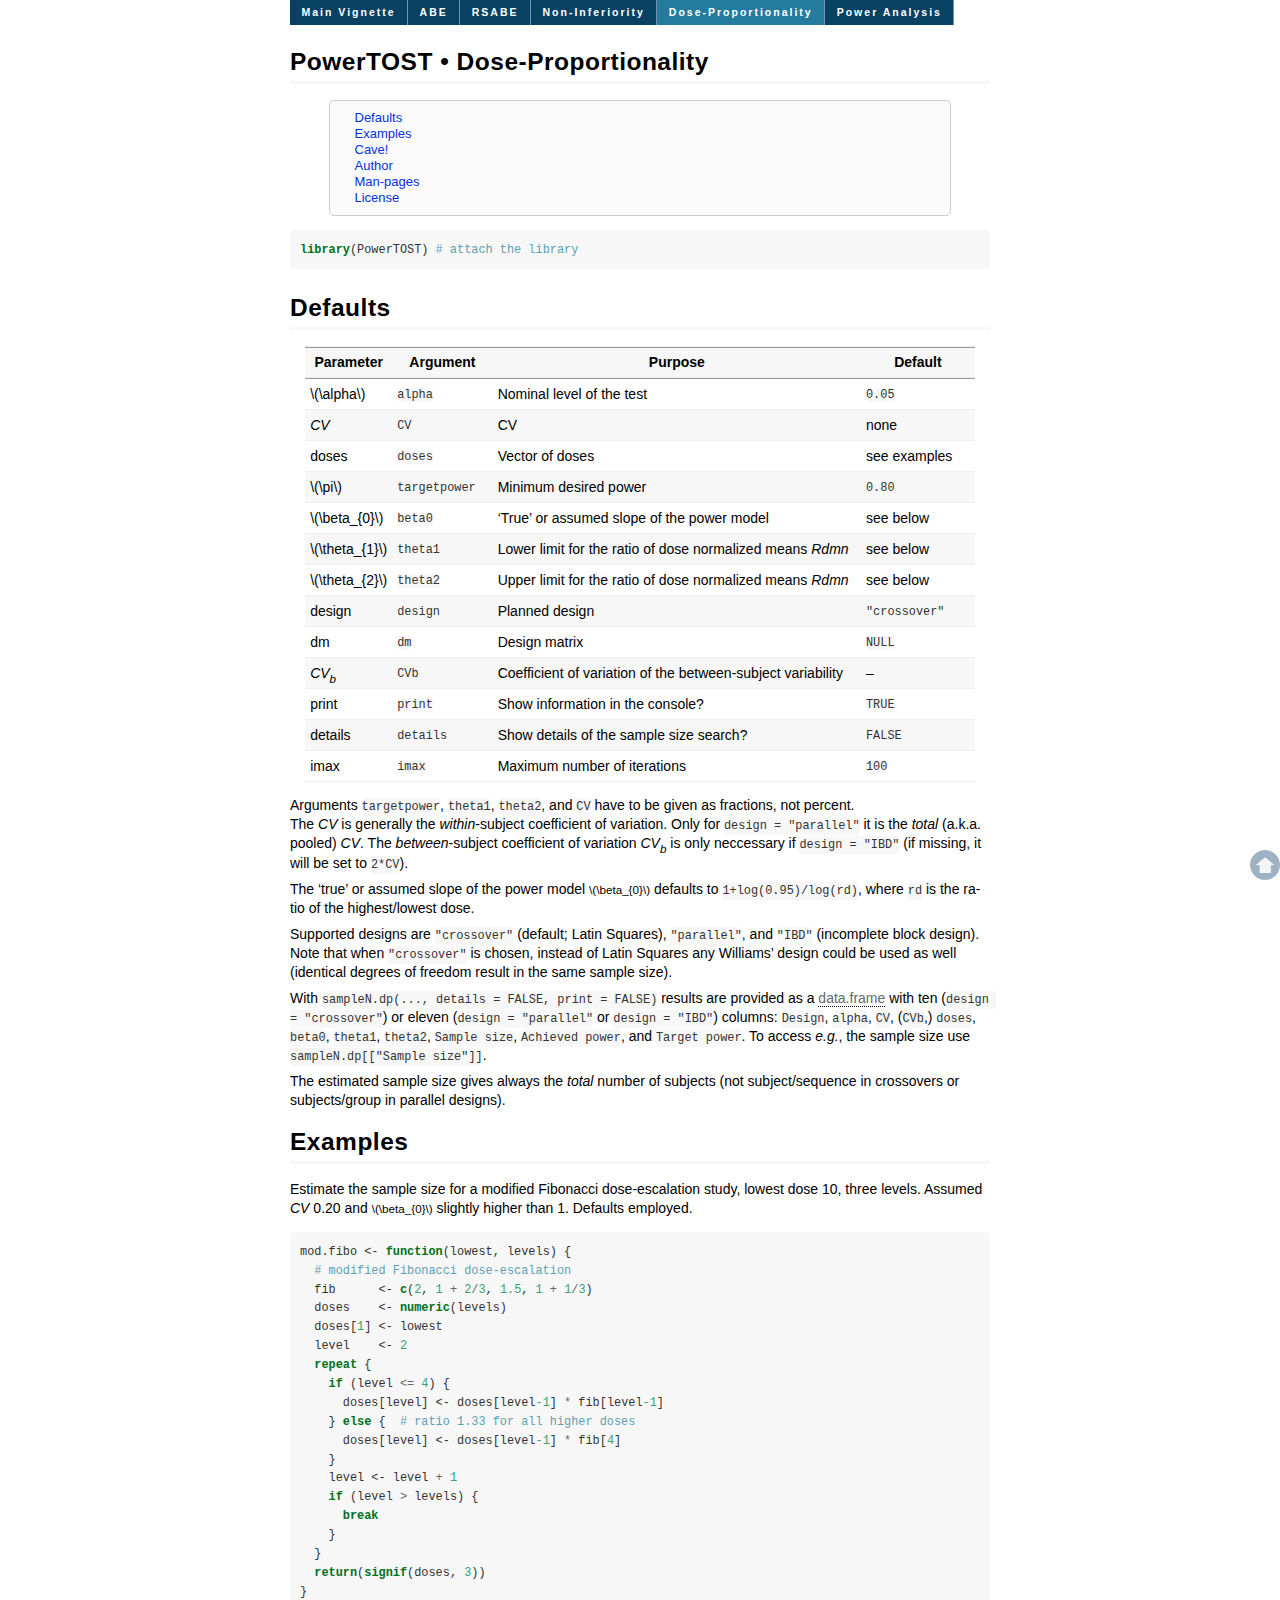
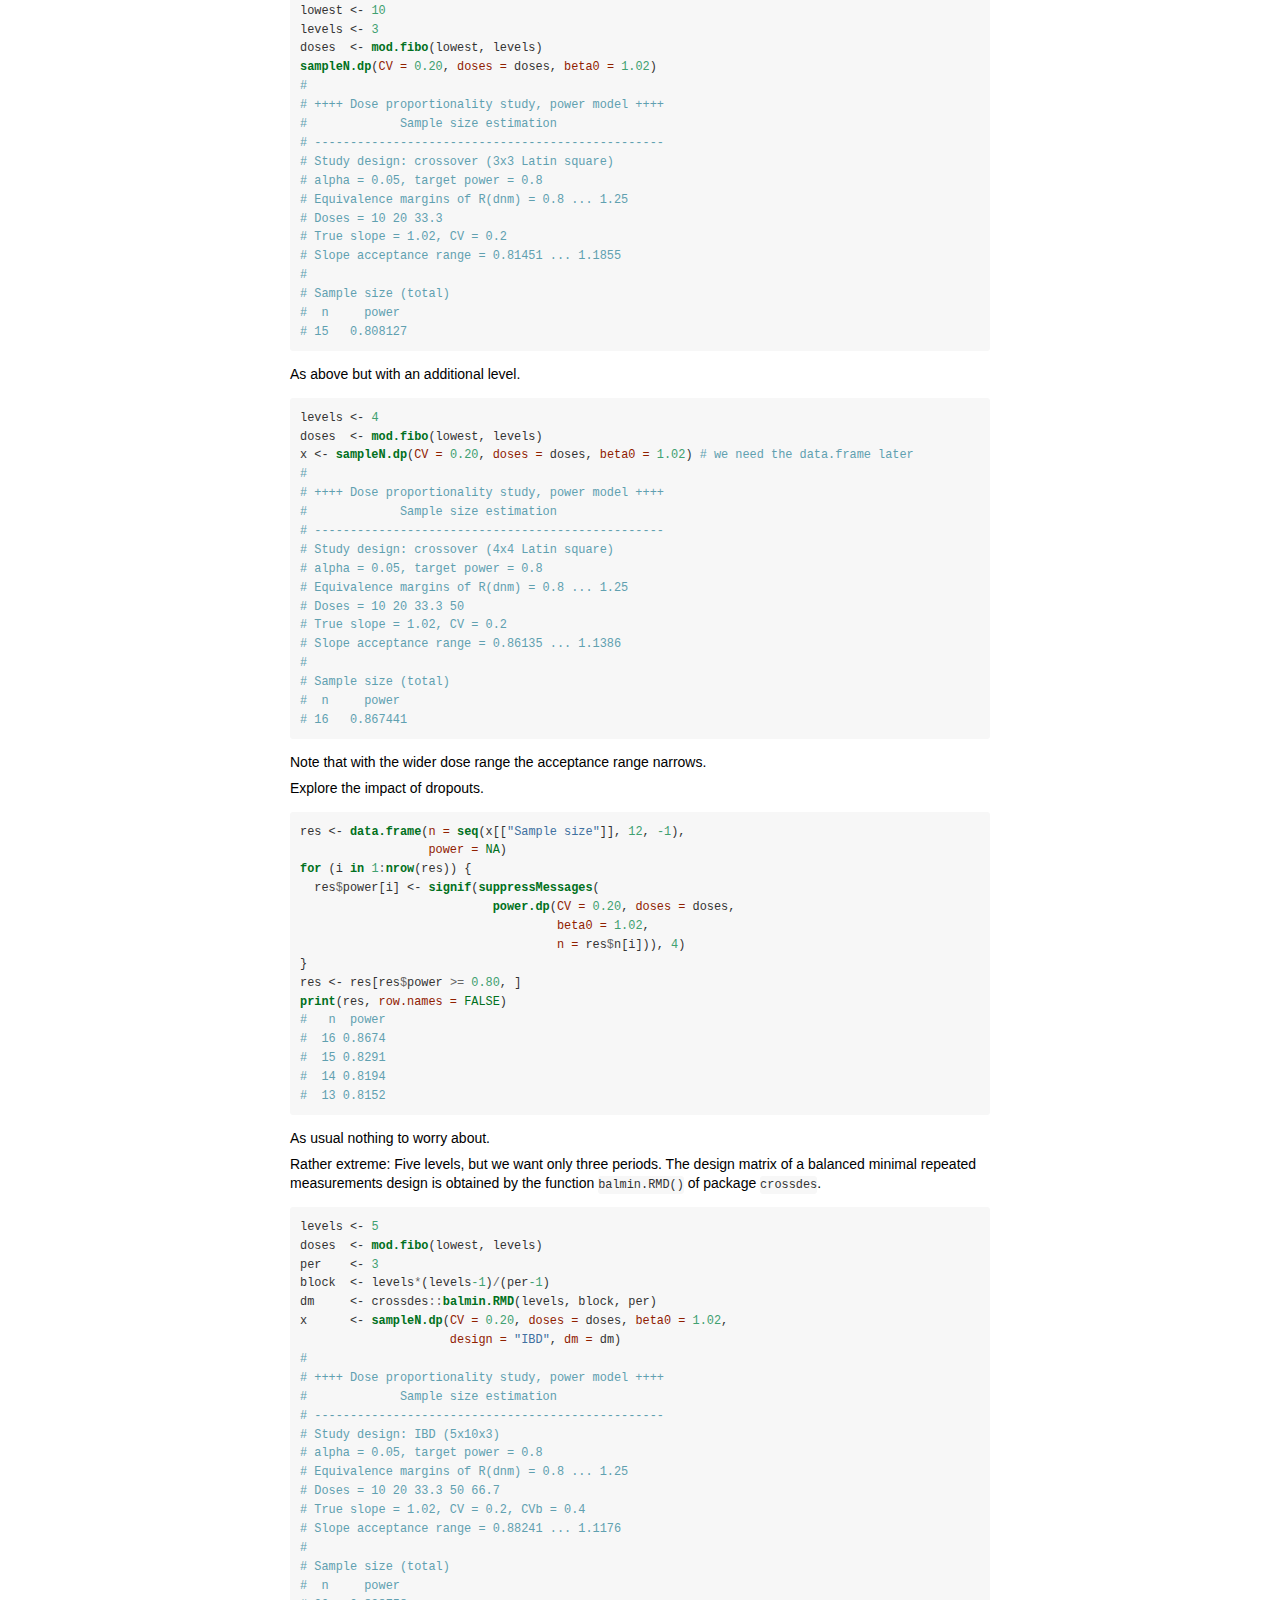
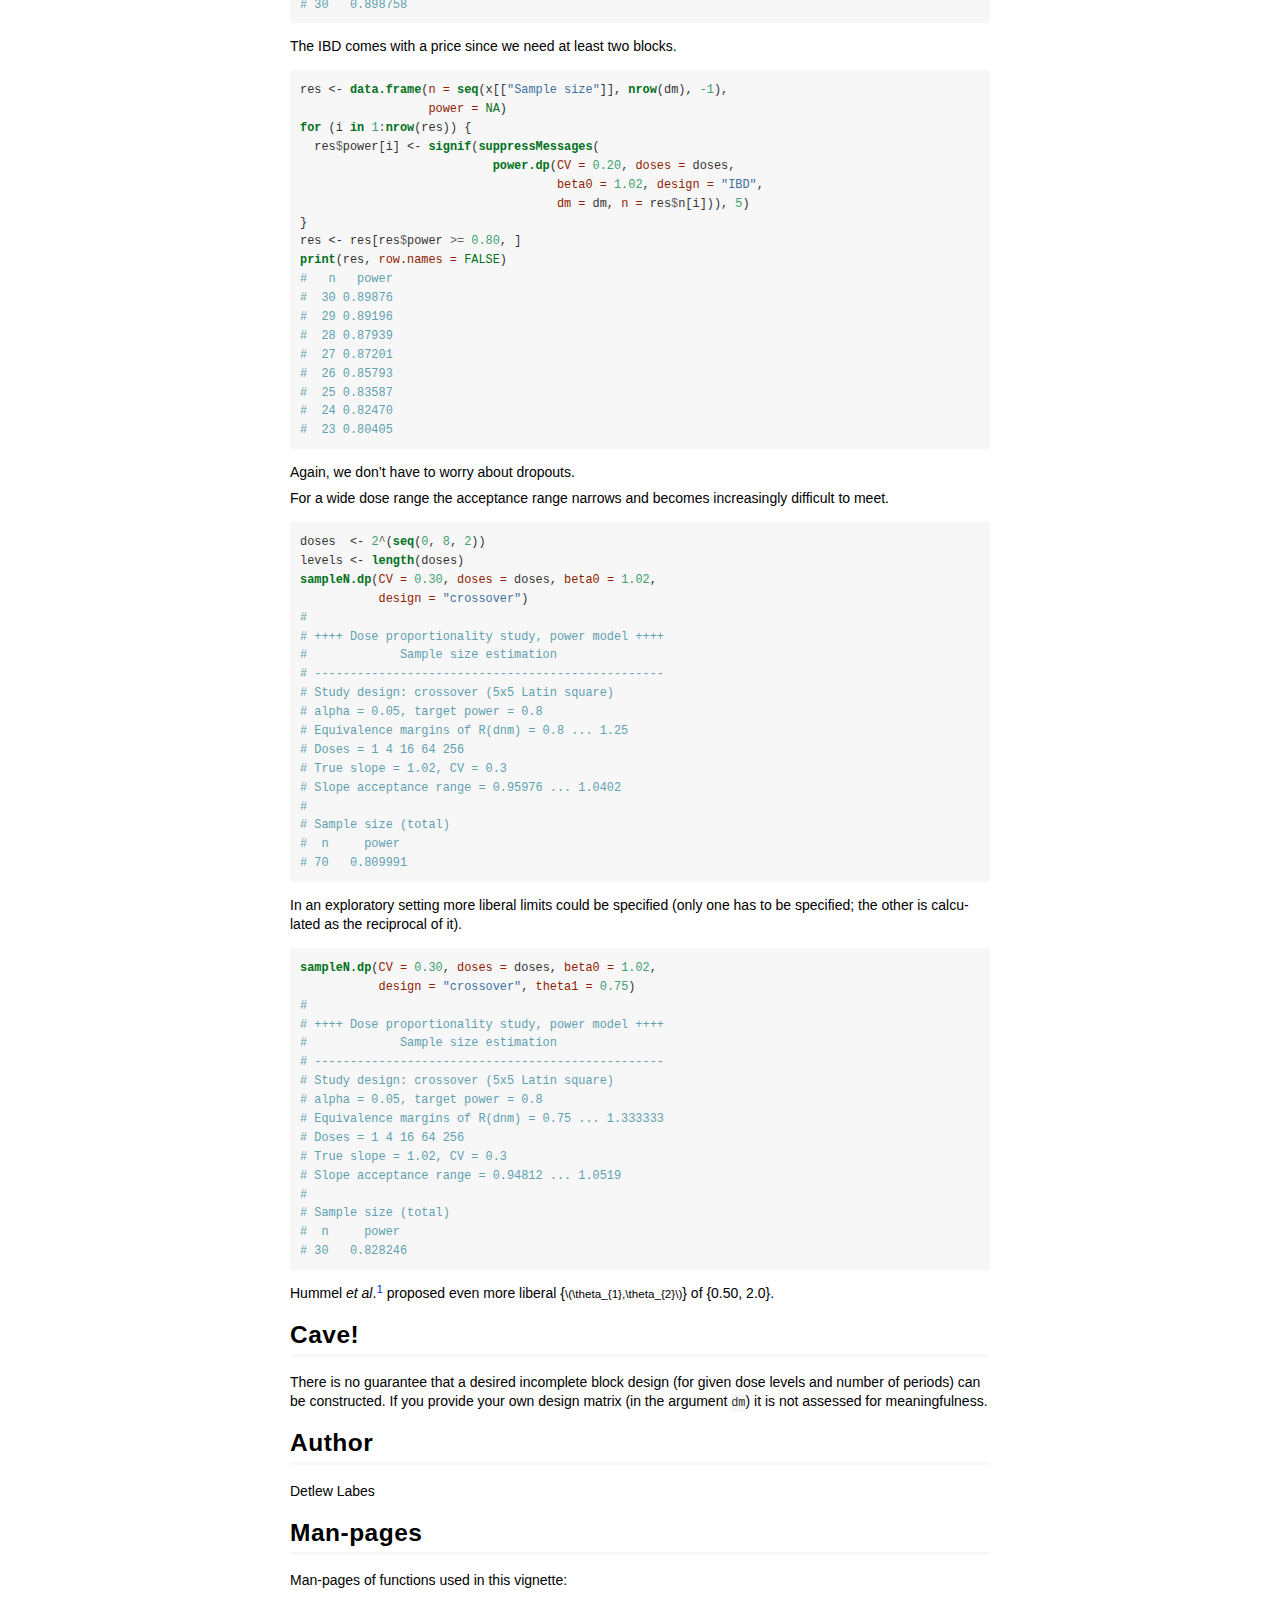
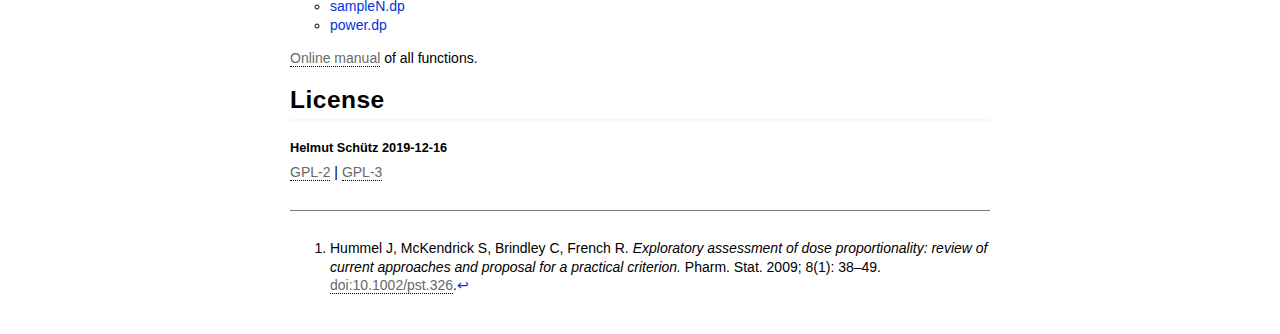
==== commit feda6060: "Imports tufte, precompiled vignettes for R3.6.2" ====
--- a/inst/doc/DP.html
+++ b/inst/doc/DP.html
@@ -6,7 +6,7 @@
 <meta name="generator" content="pandoc">
 <meta name="viewport" content="width=device-width, initial-scale=1">
 <meta name="author" content="Helmut Schütz">
-<meta name="date" content="2019-10-20">
+<meta name="date" content="2019-12-16">
 <link rel="icon" href="[data-uri]" type="image/x-icon">
 <title>PowerTOST • Dose-Proportionality</title>
 <style>code{white-space:pre}</style>
@@ -400,7 +400,7 @@
 </div>
 <div id="license" class="section level1">
 <h1>License</h1>
-<h4 class="author">Helmut Schütz 2019-10-20</h4>
+<h4 class="author">Helmut Schütz 2019-12-16</h4>
 <p><a href="https://cran.r-project.org/web/licenses/GPL-2" title="GNU General Public License, Version 2">GPL-2</a> | <a href="https://cran.r-project.org/web/licenses/GPL-3" title="GNU General Public License, Version 3">GPL-3</a></p>
 </div>
 <div class="footnotes">
